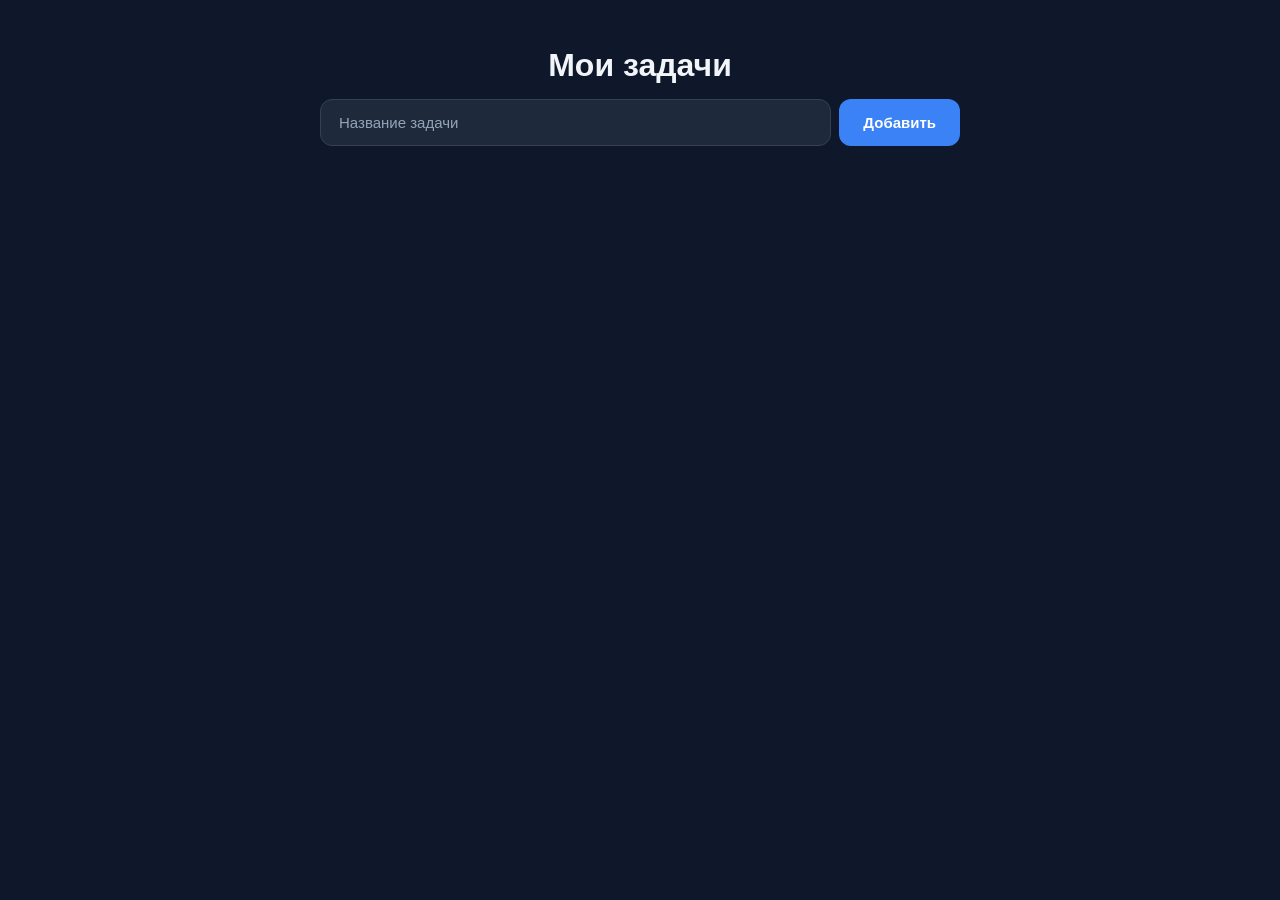
==== frontend/index.html @ 1d400791 "Add validation for CreateTaskDto and UpdateTaskDto" ====
<!DOCTYPE html>
<html lang="ru">
<head>
    <meta charset="UTF-8">
    <meta name="viewport" content="width=device-width, initial-scale=1.0">
    <title>TaskTracker</title>
    <link rel="stylesheet" href="css/style.css">
</head>
<body>
    <div class="container">
        <h1>Мои задачи</h1>

        <form id="task-form">
            <input type="text" id="task-title" placeholder="Название задачи" required>
            <button type="submit">Добавить</button>
        </form>

        <ul id="task-list"></ul>
    </div>
    <script src="js/app.js"></script>
</body>
</html>
---- frontend/css/style.css ----
/* ===== СБРОС И БАЗА ===== */

* {
    margin: 0;
    padding: 0;
    box-sizing: border-box;
}

:root {
    --bg: #0f172a;
    --bg-card: #1e293b;
    --bg-input: #334155;
    --text: #f1f5f9;
    --text-muted: #94a3b8;
    --primary: #3b82f6;
    --primary-hover: #2563eb;
    --success: #22c55e;
    --success-hover: #16a34a;
    --danger: #ef4444;
    --danger-hover: #dc2626;
    --border: #334155;
    --radius: 12px;
    --radius-sm: 8px;
}

body {
    font-family: -apple-system, BlinkMacSystemFont, 'Segoe UI', Roboto, sans-serif;
    background: var(--bg);
    color: var(--text);
    min-height: 100vh;
    padding: 40px 20px;
    line-height: 1.6;
}

/* ===== КОНТЕЙНЕР ===== */

.container {
    max-width: 640px;
    margin: 0 auto;
}

/* ===== ЗАГОЛОВОК ===== */

h1 {
    font-size: 32px;
    font-weight: 700;
    text-align: center;
    margin-bottom: 8px;
    color: var(--text);
}

.subtitle {
    text-align: center;
    color: var(--text-muted);
    margin-bottom: 32px;
    font-size: 15px;
}

/* ===== ФОРМА ===== */

#task-form {
    display: flex;
    gap: 8px;
    margin-bottom: 32px;
}

#task-title {
    flex: 1;
    padding: 14px 18px;
    background: var(--bg-card);
    border: 1px solid var(--border);
    border-radius: var(--radius);
    color: var(--text);
    font-size: 15px;
    outline: none;
    transition: border-color 0.2s;
}

    #task-title:focus {
        border-color: var(--primary);
    }

    #task-title::placeholder {
        color: var(--text-muted);
    }

#task-form button {
    padding: 14px 24px;
    background: var(--primary);
    border: none;
    border-radius: var(--radius);
    color: white;
    font-size: 15px;
    font-weight: 600;
    cursor: pointer;
    transition: background 0.2s, transform 0.1s;
    white-space: nowrap;
}

    #task-form button:hover {
        background: var(--primary-hover);
    }

    #task-form button:active {
        transform: scale(0.97);
    }

/* ===== СПИСОК ЗАДАЧ ===== */

#task-list {
    list-style: none;
    display: flex;
    flex-direction: column;
    gap: 10px;
}

    #task-list li {
        display: flex;
        align-items: center;
        gap: 12px;
        padding: 16px 18px;
        background: var(--bg-card);
        border: 1px solid var(--border);
        border-radius: var(--radius);
        transition: transform 0.15s, border-color 0.15s;
        animation: slideIn 0.3s ease;
    }

        #task-list li:hover {
            transform: translateX(4px);
            border-color: var(--primary);
        }

        #task-list li span {
            flex: 1;
            font-size: 15px;
        }

            #task-list li span.completed {
                text-decoration: line-through;
                color: var(--text-muted);
            }

        /* ===== КНОПКИ В ЗАДАЧАХ ===== */

        #task-list li button {
            padding: 8px 12px;
            border: none;
            border-radius: var(--radius-sm);
            font-size: 13px;
            font-weight: 600;
            cursor: pointer;
            transition: background 0.2s, transform 0.1s;
            white-space: nowrap;
        }

            #task-list li button:active {
                transform: scale(0.95);
            }

            /* Кнопка "Выполнено" / "Вернуть" — зелёная */
            #task-list li button:nth-of-type(1) {
                background: rgba(34, 197, 94, 0.15);
                color: var(--success);
            }

                #task-list li button:nth-of-type(1):hover {
                    background: var(--success);
                    color: white;
                }

            /* Кнопка "Удалить" — красная */
            #task-list li button:nth-of-type(2) {
                background: rgba(239, 68, 68, 0.15);
                color: var(--danger);
            }

                #task-list li button:nth-of-type(2):hover {
                    background: var(--danger);
                    color: white;
                }

/* ===== АНИМАЦИИ ===== */

@keyframes slideIn {
    from {
        opacity: 0;
        transform: translateY(-8px);
    }

    to {
        opacity: 1;
        transform: translateY(0);
    }
}

/* ===== АДАПТИВНОСТЬ ===== */

@media (max-width: 500px) {
    body {
        padding: 20px 12px;
    }

    h1 {
        font-size: 24px;
    }

    #task-form {
        flex-direction: column;
    }

    #task-list li {
        flex-wrap: wrap;
    }

        #task-list li span {
            width: 100%;
        }
}
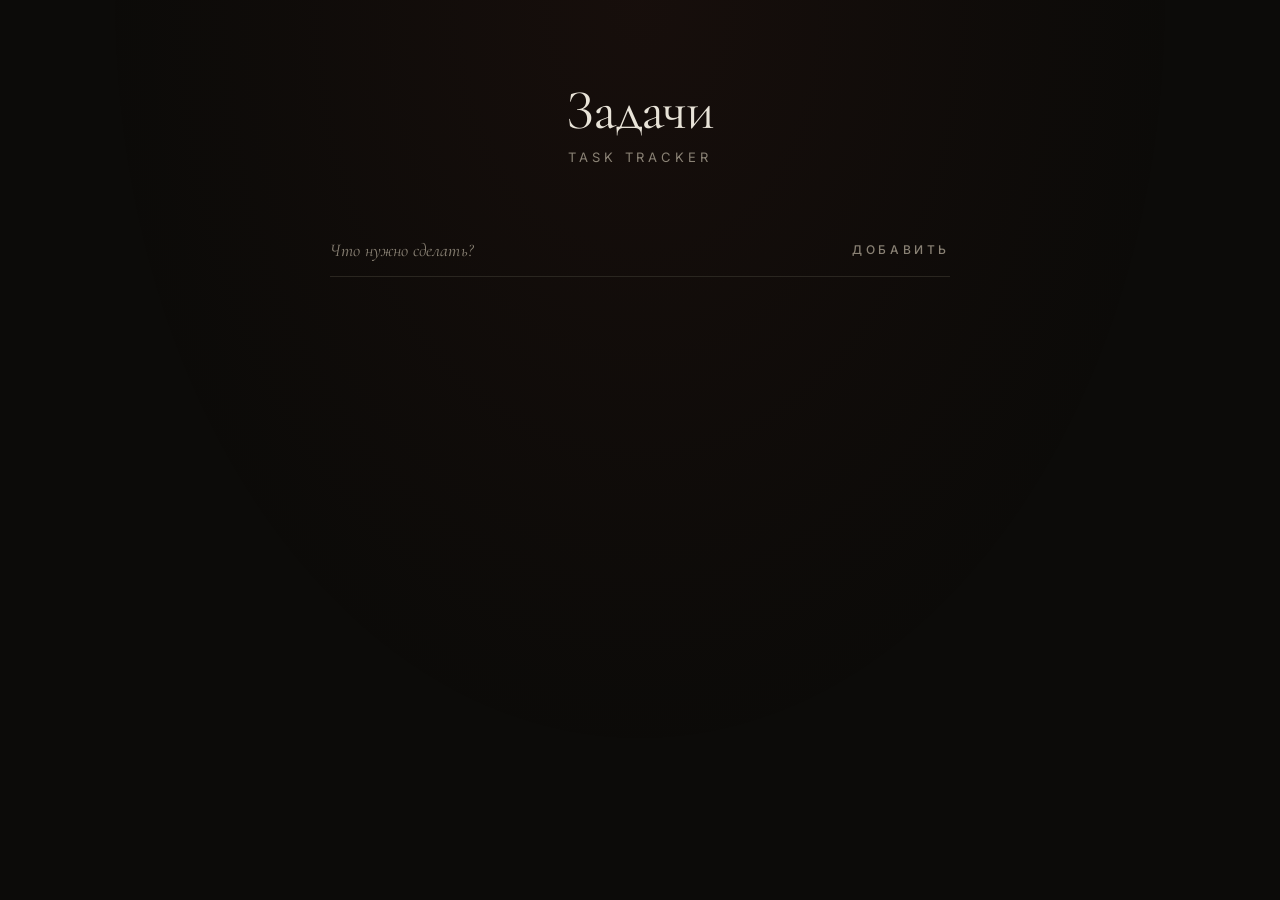
==== commit a7bf345f: "Redesign UI with Japanese minimalism style" ====
--- a/frontend/index.html
+++ b/frontend/index.html
@@ -4,19 +4,24 @@
     <meta charset="UTF-8">
     <meta name="viewport" content="width=device-width, initial-scale=1.0">
     <title>TaskTracker</title>
+    <link rel="preconnect" href="https://fonts.googleapis.com">
+    <link rel="preconnect" href="https://fonts.gstatic.com" crossorigin>
+    <link href="https://fonts.googleapis.com/css2?family=Cormorant+Garamond:wght@400;600;700&family=Inter:wght@400;500;600&display=swap" rel="stylesheet">
     <link rel="stylesheet" href="css/style.css">
 </head>
 <body>
     <div class="container">
-        <h1>Мои задачи</h1>
+        <h1>Задачи</h1>
+        <p class="subtitle">Task Tracker</p>
 
         <form id="task-form">
-            <input type="text" id="task-title" placeholder="Название задачи" required>
+            <input type="text" id="task-title" placeholder="Что нужно сделать?" required>
             <button type="submit">Добавить</button>
         </form>
 
         <ul id="task-list"></ul>
     </div>
+
     <script src="js/app.js"></script>
 </body>
 </html>
--- a/frontend/css/style.css
+++ b/frontend/css/style.css
@@ -1,5 +1,3 @@
-/* ===== СБРОС И БАЗА ===== */
-
 * {
     margin: 0;
     padding: 0;
@@ -7,182 +5,172 @@
 }
 
 :root {
-    --bg: #0f172a;
-    --bg-card: #1e293b;
-    --bg-input: #334155;
-    --text: #f1f5f9;
-    --text-muted: #94a3b8;
-    --primary: #3b82f6;
-    --primary-hover: #2563eb;
-    --success: #22c55e;
-    --success-hover: #16a34a;
-    --danger: #ef4444;
-    --danger-hover: #dc2626;
-    --border: #334155;
-    --radius: 12px;
-    --radius-sm: 8px;
+    --bg: #0c0b09;
+    --bg-soft: #14120e;
+    --text: #e8e3d8;
+    --text-muted: #8a8275;
+    --accent: #c94a3a;
+    --line: #2a2620;
+    --line-soft: #1a1814;
 }
 
 body {
-    font-family: -apple-system, BlinkMacSystemFont, 'Segoe UI', Roboto, sans-serif;
+    font-family: 'Inter', -apple-system, sans-serif;
     background: var(--bg);
     color: var(--text);
     min-height: 100vh;
-    padding: 40px 20px;
-    line-height: 1.6;
-}
-
-/* ===== КОНТЕЙНЕР ===== */
+    padding: 80px 24px 60px;
+    line-height: 1.7;
+    position: relative;
+    font-weight: 400;
+    letter-spacing: 0.01em;
+}
+
+    body::before {
+        content: '';
+        position: fixed;
+        inset: 0;
+        background: radial-gradient(ellipse at 50% 0%, rgba(201, 74, 58, 0.06), transparent 60%);
+        pointer-events: none;
+        z-index: 0;
+        animation: breathe 12s ease-in-out infinite;
+    }
+
+@keyframes breathe {
+    0%, 100% {
+        opacity: 0.6;
+    }
+
+    50% {
+        opacity: 1;
+    }
+}
 
 .container {
-    max-width: 640px;
+    max-width: 620px;
     margin: 0 auto;
-}
-
-/* ===== ЗАГОЛОВОК ===== */
+    position: relative;
+    z-index: 1;
+}
 
 h1 {
-    font-size: 32px;
-    font-weight: 700;
+    font-family: 'Cormorant Garamond', serif;
+    font-size: 56px;
+    font-weight: 400;
     text-align: center;
-    margin-bottom: 8px;
-    color: var(--text);
+    margin-bottom: 4px;
+    color: var(--text);
+    letter-spacing: -0.02em;
+    line-height: 1.1;
 }
 
 .subtitle {
     text-align: center;
     color: var(--text-muted);
-    margin-bottom: 32px;
-    font-size: 15px;
-}
-
-/* ===== ФОРМА ===== */
+    margin-bottom: 56px;
+    font-size: 13px;
+    letter-spacing: 0.3em;
+    text-transform: uppercase;
+    font-weight: 400;
+}
 
 #task-form {
     display: flex;
-    gap: 8px;
-    margin-bottom: 32px;
-}
+    gap: 0;
+    margin-bottom: 48px;
+    border-bottom: 1px solid var(--line);
+    padding-bottom: 0;
+    transition: border-color 0.4s;
+}
+
+    #task-form:focus-within {
+        border-bottom-color: var(--accent);
+    }
 
 #task-title {
     flex: 1;
-    padding: 14px 18px;
-    background: var(--bg-card);
-    border: 1px solid var(--border);
-    border-radius: var(--radius);
-    color: var(--text);
-    font-size: 15px;
+    padding: 16px 0;
+    background: transparent;
+    border: none;
+    border-radius: 0;
+    color: var(--text);
+    font-size: 16px;
+    font-family: 'Inter', sans-serif;
     outline: none;
-    transition: border-color 0.2s;
-}
-
-    #task-title:focus {
-        border-color: var(--primary);
-    }
+    letter-spacing: 0.01em;
+}
 
     #task-title::placeholder {
         color: var(--text-muted);
+        font-style: italic;
+        font-family: 'Cormorant Garamond', serif;
+        font-size: 18px;
     }
 
 #task-form button {
-    padding: 14px 24px;
-    background: var(--primary);
+    padding: 16px 0 16px 32px;
+    background: transparent;
     border: none;
-    border-radius: var(--radius);
-    color: white;
-    font-size: 15px;
-    font-weight: 600;
+    color: var(--text-muted);
+    font-size: 12px;
+    font-weight: 500;
     cursor: pointer;
-    transition: background 0.2s, transform 0.1s;
+    letter-spacing: 0.3em;
+    text-transform: uppercase;
+    transition: color 0.3s;
     white-space: nowrap;
+    font-family: 'Inter', sans-serif;
 }
 
     #task-form button:hover {
-        background: var(--primary-hover);
+        color: var(--accent);
     }
 
     #task-form button:active {
-        transform: scale(0.97);
-    }
-
-/* ===== СПИСОК ЗАДАЧ ===== */
+        opacity: 0.6;
+    }
 
 #task-list {
     list-style: none;
     display: flex;
     flex-direction: column;
-    gap: 10px;
 }
 
     #task-list li {
         display: flex;
         align-items: center;
-        gap: 12px;
-        padding: 16px 18px;
-        background: var(--bg-card);
-        border: 1px solid var(--border);
-        border-radius: var(--radius);
-        transition: transform 0.15s, border-color 0.15s;
-        animation: slideIn 0.3s ease;
-    }
+        gap: 20px;
+        padding: 22px 0 22px 24px;
+        border-bottom: 1px solid var(--line-soft);
+        position: relative;
+        transition: padding-left 0.4s cubic-bezier(0.22, 1, 0.36, 1);
+        animation: appear 0.6s ease;
+    }
+
+        #task-list li::before {
+            content: '';
+            position: absolute;
+            left: 0;
+            top: 22px;
+            bottom: 22px;
+            width: 1px;
+            background: var(--accent);
+            opacity: 0;
+            transition: opacity 0.4s, transform 0.4s;
+            transform: scaleY(0);
+            transform-origin: top;
+        }
 
         #task-list li:hover {
-            transform: translateX(4px);
-            border-color: var(--primary);
-        }
-
-        #task-list li span {
-            flex: 1;
-            font-size: 15px;
-        }
-
-            #task-list li span.completed {
-                text-decoration: line-through;
-                color: var(--text-muted);
+            padding-left: 36px;
+        }
+
+            #task-list li:hover::before {
+                opacity: 1;
+                transform: scaleY(1);
             }
 
-        /* ===== КНОПКИ В ЗАДАЧАХ ===== */
-
-        #task-list li button {
-            padding: 8px 12px;
-            border: none;
-            border-radius: var(--radius-sm);
-            font-size: 13px;
-            font-weight: 600;
-            cursor: pointer;
-            transition: background 0.2s, transform 0.1s;
-            white-space: nowrap;
-        }
-
-            #task-list li button:active {
-                transform: scale(0.95);
-            }
-
-            /* Кнопка "Выполнено" / "Вернуть" — зелёная */
-            #task-list li button:nth-of-type(1) {
-                background: rgba(34, 197, 94, 0.15);
-                color: var(--success);
-            }
-
-                #task-list li button:nth-of-type(1):hover {
-                    background: var(--success);
-                    color: white;
-                }
-
-            /* Кнопка "Удалить" — красная */
-            #task-list li button:nth-of-type(2) {
-                background: rgba(239, 68, 68, 0.15);
-                color: var(--danger);
-            }
-
-                #task-list li button:nth-of-type(2):hover {
-                    background: var(--danger);
-                    color: white;
-                }
-
-/* ===== АНИМАЦИИ ===== */
-
-@keyframes slideIn {
+@keyframes appear {
     from {
         opacity: 0;
         transform: translateY(-8px);
@@ -194,23 +182,79 @@
     }
 }
 
-/* ===== АДАПТИВНОСТЬ ===== */
+#task-list li span {
+    flex: 1;
+    font-size: 16px;
+    color: var(--text);
+    transition: color 0.3s, opacity 0.3s;
+    font-weight: 400;
+    line-height: 1.5;
+}
+
+    #task-list li span.completed {
+        color: var(--text-muted);
+        text-decoration: line-through;
+        text-decoration-color: var(--text-muted);
+        text-decoration-thickness: 1px;
+        opacity: 0.5;
+    }
+
+#task-list li button {
+    padding: 6px 0;
+    background: transparent;
+    border: none;
+    color: var(--text-muted);
+    font-size: 11px;
+    font-weight: 500;
+    cursor: pointer;
+    letter-spacing: 0.15em;
+    text-transform: uppercase;
+    font-family: 'Inter', sans-serif;
+    transition: color 0.3s;
+    white-space: nowrap;
+}
+
+    #task-list li button:nth-of-type(1):hover {
+        color: var(--text);
+    }
+
+    #task-list li button:nth-of-type(2):hover {
+        color: var(--accent);
+    }
+
+    #task-list li button:active {
+        opacity: 0.5;
+    }
 
 @media (max-width: 500px) {
     body {
-        padding: 20px 12px;
+        padding: 48px 20px 40px;
     }
 
     h1 {
-        font-size: 24px;
+        font-size: 40px;
+    }
+
+    .subtitle {
+        margin-bottom: 40px;
+        font-size: 11px;
     }
 
     #task-form {
         flex-direction: column;
-    }
+        align-items: stretch;
+        gap: 12px;
+    }
+
+        #task-form button {
+            padding: 8px 0;
+            text-align: left;
+        }
 
     #task-list li {
         flex-wrap: wrap;
+        gap: 12px;
+        padding-left: 20px;
     }
 
         #task-list li span {
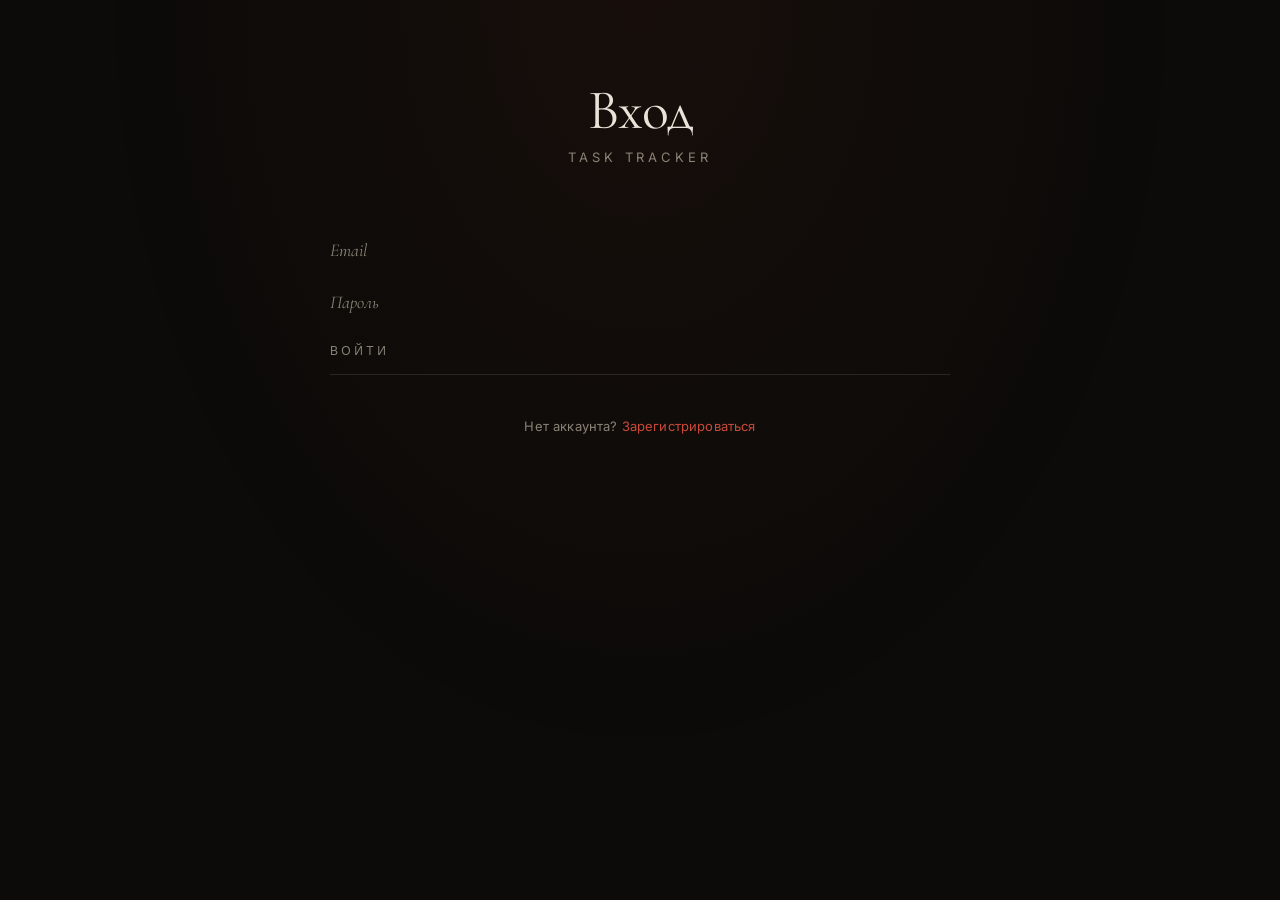
==== commit 36851ed5: "Add custom calendar, deadlines, and relative time display" ====
--- a/frontend/index.html
+++ b/frontend/index.html
@@ -3,7 +3,7 @@
 <head>
     <meta charset="UTF-8">
     <meta name="viewport" content="width=device-width, initial-scale=1.0">
-    <title>TaskTracker</title>
+    <title>Задачи — TaskTracker</title>
     <link rel="preconnect" href="https://fonts.googleapis.com">
     <link rel="preconnect" href="https://fonts.gstatic.com" crossorigin>
     <link href="https://fonts.googleapis.com/css2?family=Cormorant+Garamond:wght@400;600;700&family=Inter:wght@400;500;600&display=swap" rel="stylesheet">
@@ -11,17 +11,31 @@
 </head>
 <body>
     <div class="container">
-        <h1>Задачи</h1>
+        <div class="header">
+            <h1>Задачи</h1>
+            <button id="logout-button" class="logout">Выйти</button>
+        </div>
         <p class="subtitle">Task Tracker</p>
 
         <form id="task-form">
             <input type="text" id="task-title" placeholder="Что нужно сделать?" required>
+
+            <div class="date-picker">
+                <input type="date" id="task-date" class="date-input-hidden">
+                <button type="button" id="date-button" class="date-button">
+                    <span id="date-display">Дата</span>
+                </button>
+                <button type="button" id="date-clear" class="date-clear" title="Убрать дату">×</button>
+            </div>
+
             <button type="submit">Добавить</button>
         </form>
 
         <ul id="task-list"></ul>
     </div>
 
+    <script src="js/api.js"></script>
+    <script src="js/calendar.js"></script>
     <script src="js/app.js"></script>
 </body>
 </html>
--- a/frontend/css/style.css
+++ b/frontend/css/style.css
@@ -76,29 +76,27 @@
 
 #task-form {
     display: flex;
+    flex-direction: column;
     gap: 0;
     margin-bottom: 48px;
+}
+
+#task-title {
+    padding: 16px 0;
+    background: transparent;
+    border: none;
     border-bottom: 1px solid var(--line);
-    padding-bottom: 0;
-    transition: border-color 0.4s;
-}
-
-    #task-form:focus-within {
-        border-bottom-color: var(--accent);
-    }
-
-#task-title {
-    flex: 1;
-    padding: 16px 0;
-    background: transparent;
-    border: none;
-    border-radius: 0;
     color: var(--text);
     font-size: 16px;
     font-family: 'Inter', sans-serif;
     outline: none;
     letter-spacing: 0.01em;
-}
+    transition: border-color 0.4s;
+}
+
+    #task-title:focus {
+        border-bottom-color: var(--accent);
+    }
 
     #task-title::placeholder {
         color: var(--text-muted);
@@ -107,8 +105,8 @@
         font-size: 18px;
     }
 
-#task-form button {
-    padding: 16px 0 16px 32px;
+#task-form button[type="submit"] {
+    padding: 16px 0;
     background: transparent;
     border: none;
     color: var(--text-muted);
@@ -118,17 +116,18 @@
     letter-spacing: 0.3em;
     text-transform: uppercase;
     transition: color 0.3s;
-    white-space: nowrap;
-    font-family: 'Inter', sans-serif;
-}
-
-    #task-form button:hover {
-        color: var(--accent);
-    }
-
-    #task-form button:active {
+    text-align: left;
+    font-family: 'Inter', sans-serif;
+    margin-top: 8px;
+}
+
+#task-form button[type="submit"]:hover {
+        color: var(--accent);
+}
+
+#task-form button:active {
         opacity: 0.6;
-    }
+}
 
 #task-list {
     list-style: none;
@@ -261,3 +260,311 @@
             width: 100%;
         }
 }
+
+.header {
+    display: flex;
+    align-items: center;
+    justify-content: space-between;
+    margin-bottom: 4px;
+}
+
+    .header h1 {
+        flex: 1;
+        text-align: left;
+        margin-bottom: 0;
+    }
+
+.logout {
+    background: transparent;
+    border: none;
+    color: var(--text-muted);
+    font-family: 'Inter', sans-serif;
+    font-size: 11px;
+    font-weight: 500;
+    letter-spacing: 0.2em;
+    text-transform: uppercase;
+    cursor: pointer;
+    padding: 8px 0;
+    transition: color 0.3s;
+}
+
+    .logout:hover {
+        color: var(--accent);
+    }
+
+.auth-link {
+    text-align: center;
+    margin-top: 40px;
+    color: var(--text-muted);
+    font-size: 13px;
+}
+
+    .auth-link a {
+        color: var(--accent);
+        text-decoration: none;
+        border-bottom: 1px solid transparent;
+        transition: border-color 0.3s;
+    }
+
+        .auth-link a:hover {
+            border-bottom-color: var(--accent);
+        }
+
+#login-form,
+#register-form {
+    display: flex;
+    flex-direction: column;
+    gap: 0;
+    margin-bottom: 0;
+    border-bottom: 1px solid var(--line);
+    transition: border-color 0.4s;
+}
+
+    #login-form:focus-within,
+    #register-form:focus-within {
+        border-bottom-color: var(--accent);
+    }
+
+    #login-form input,
+    #register-form input {
+        padding: 16px 0;
+        background: transparent;
+        border: none;
+        color: var(--text);
+        font-size: 16px;
+        font-family: 'Inter', sans-serif;
+        outline: none;
+    }
+
+        #login-form input::placeholder,
+        #register-form input::placeholder {
+            color: var(--text-muted);
+            font-style: italic;
+            font-family: 'Cormorant Garamond', serif;
+            font-size: 18px;
+        }
+
+    #login-form button,
+    #register-form button {
+        padding: 16px 0;
+        background: transparent;
+        border: none;
+        color: var(--text-muted);
+        font-size: 12px;
+        font-weight: 500;
+        cursor: pointer;
+        letter-spacing: 0.3em;
+        text-transform: uppercase;
+        transition: color 0.3s;
+        text-align: left;
+    }
+
+        #login-form button:hover,
+        #register-form button:hover {
+            color: var(--accent);
+        }
+
+
+.calendar {
+    position: absolute;
+    background: var(--bg-soft);
+    border: 1px solid var(--line);
+    border-radius: 4px;
+    padding: 16px;
+    z-index: 100;
+    min-width: 280px;
+    font-family: 'Inter', sans-serif;
+}
+
+    .calendar.hidden {
+        display: none;
+    }
+
+.calendar-header {
+    display: flex;
+    align-items: center;
+    justify-content: space-between;
+    margin-bottom: 12px;
+}
+
+.calendar-month {
+    font-family: 'Cormorant Garamond', serif;
+    font-size: 18px;
+    color: var(--text);
+}
+
+.calendar-nav {
+    background: transparent;
+    border: none;
+    color: var(--text-muted);
+    font-size: 16px;
+    cursor: pointer;
+    padding: 4px 8px;
+    transition: color 0.3s;
+}
+
+    .calendar-nav:hover {
+        color: var(--accent);
+    }
+
+.calendar-weekdays {
+    display: grid;
+    grid-template-columns: repeat(7, 1fr);
+    gap: 4px;
+    margin-bottom: 8px;
+}
+
+    .calendar-weekdays div {
+        text-align: center;
+        font-size: 11px;
+        color: var(--text-muted);
+        text-transform: uppercase;
+        letter-spacing: 0.1em;
+        padding: 4px 0;
+    }
+
+.calendar-grid {
+    display: grid;
+    grid-template-columns: repeat(7, 1fr);
+    gap: 4px;
+}
+
+.calendar-day {
+    background: transparent;
+    border: none;
+    color: var(--text);
+    font-family: 'Inter', sans-serif;
+    font-size: 13px;
+    padding: 8px 0;
+    cursor: pointer;
+    border-radius: 4px;
+    transition: background 0.2s, color 0.2s;
+}
+
+    .calendar-day:hover:not(.empty) {
+        background: rgba(201, 74, 58, 0.15);
+        color: var(--accent);
+    }
+
+    .calendar-day.empty {
+        cursor: default;
+        opacity: 0.2;
+    }
+
+.date-picker {
+    display: flex;
+    align-items: center;
+    gap: 8px;
+    padding: 16px 0;
+    border-bottom: 1px solid var(--line);
+    transition: border-color 0.4s;
+}
+
+    .date-picker:focus-within {
+        border-bottom-color: var(--accent);
+    }
+
+.date-input-hidden {
+    position: absolute;
+    width: 1px;
+    height: 1px;
+    opacity: 0;
+    pointer-events: none;
+}
+
+.date-button {
+    flex: 1;
+    background: transparent;
+    border: none;
+    color: var(--text-muted);
+    font-family: 'Inter', sans-serif;
+    font-size: 14px;
+    text-align: left;
+    cursor: pointer;
+    padding: 0;
+    letter-spacing: 0.01em;
+    transition: color 0.3s;
+}
+
+    .date-button:hover {
+        color: var(--text);
+    }
+
+    .date-button.has-date {
+        color: var(--text);
+    }
+
+    .date-button::before {
+        content: '';
+        display: inline-block;
+        width: 14px;
+        height: 14px;
+        margin-right: 10px;
+        vertical-align: -2px;
+        background-image: url("data:image/svg+xml,%3Csvg xmlns='http://www.w3.org/2000/svg' viewBox='0 0 24 24' fill='none' stroke='%238a8275' stroke-width='1.5'%3E%3Crect x='3' y='5' width='18' height='16' rx='2'/%3E%3Cline x1='3' y1='10' x2='21' y2='10'/%3E%3Cline x1='8' y1='3' x2='8' y2='7'/%3E%3Cline x1='16' y1='3' x2='16' y2='7'/%3E%3C/svg%3E");
+        background-size: contain;
+        background-repeat: no-repeat;
+    }
+
+    .date-button.has-date::before {
+        background-image: url("data:image/svg+xml,%3Csvg xmlns='http://www.w3.org/2000/svg' viewBox='0 0 24 24' fill='none' stroke='%23e8e3d8' stroke-width='1.5'%3E%3Crect x='3' y='5' width='18' height='16' rx='2'/%3E%3Cline x1='3' y1='10' x2='21' y2='10'/%3E%3Cline x1='8' y1='3' x2='8' y2='7'/%3E%3Cline x1='16' y1='3' x2='16' y2='7'/%3E%3C/svg%3E");
+    }
+
+.date-clear {
+    background: transparent;
+    border: none;
+    color: var(--text-muted);
+    font-size: 18px;
+    cursor: pointer;
+    padding: 0 4px;
+    line-height: 1;
+    transition: color 0.3s;
+    display: none;
+}
+
+    .date-clear.visible {
+        display: block;
+    }
+
+    .date-clear:hover {
+        color: var(--accent);
+    }
+
+#task-form {
+    flex-direction: column;
+    align-items: stretch;
+    gap: 0;
+}
+
+.task-deadline {
+    font-size: 12px;
+    color: var(--text-muted);
+    letter-spacing: 0.05em;
+    padding: 2px 8px;
+    border-radius: 3px;
+    margin-left: 12px;
+    transition: color 0.3s;
+    white-space: nowrap;
+}
+
+    .task-deadline.deadline-overdue {
+        color: #ef4444;
+        background: rgba(239, 68, 68, 0.1);
+    }
+
+    .task-deadline.deadline-today {
+        color: #f97316;
+        background: rgba(249, 115, 22, 0.1);
+    }
+
+    .task-deadline.deadline-soon {
+        color: #eab308;
+        background: rgba(234, 179, 8, 0.1);
+    }
+
+    .task-deadline.deadline-done {
+        color: var(--text-muted);
+        opacity: 0.5;
+        text-decoration: line-through;
+        text-decoration-thickness: 1px;
+    }
